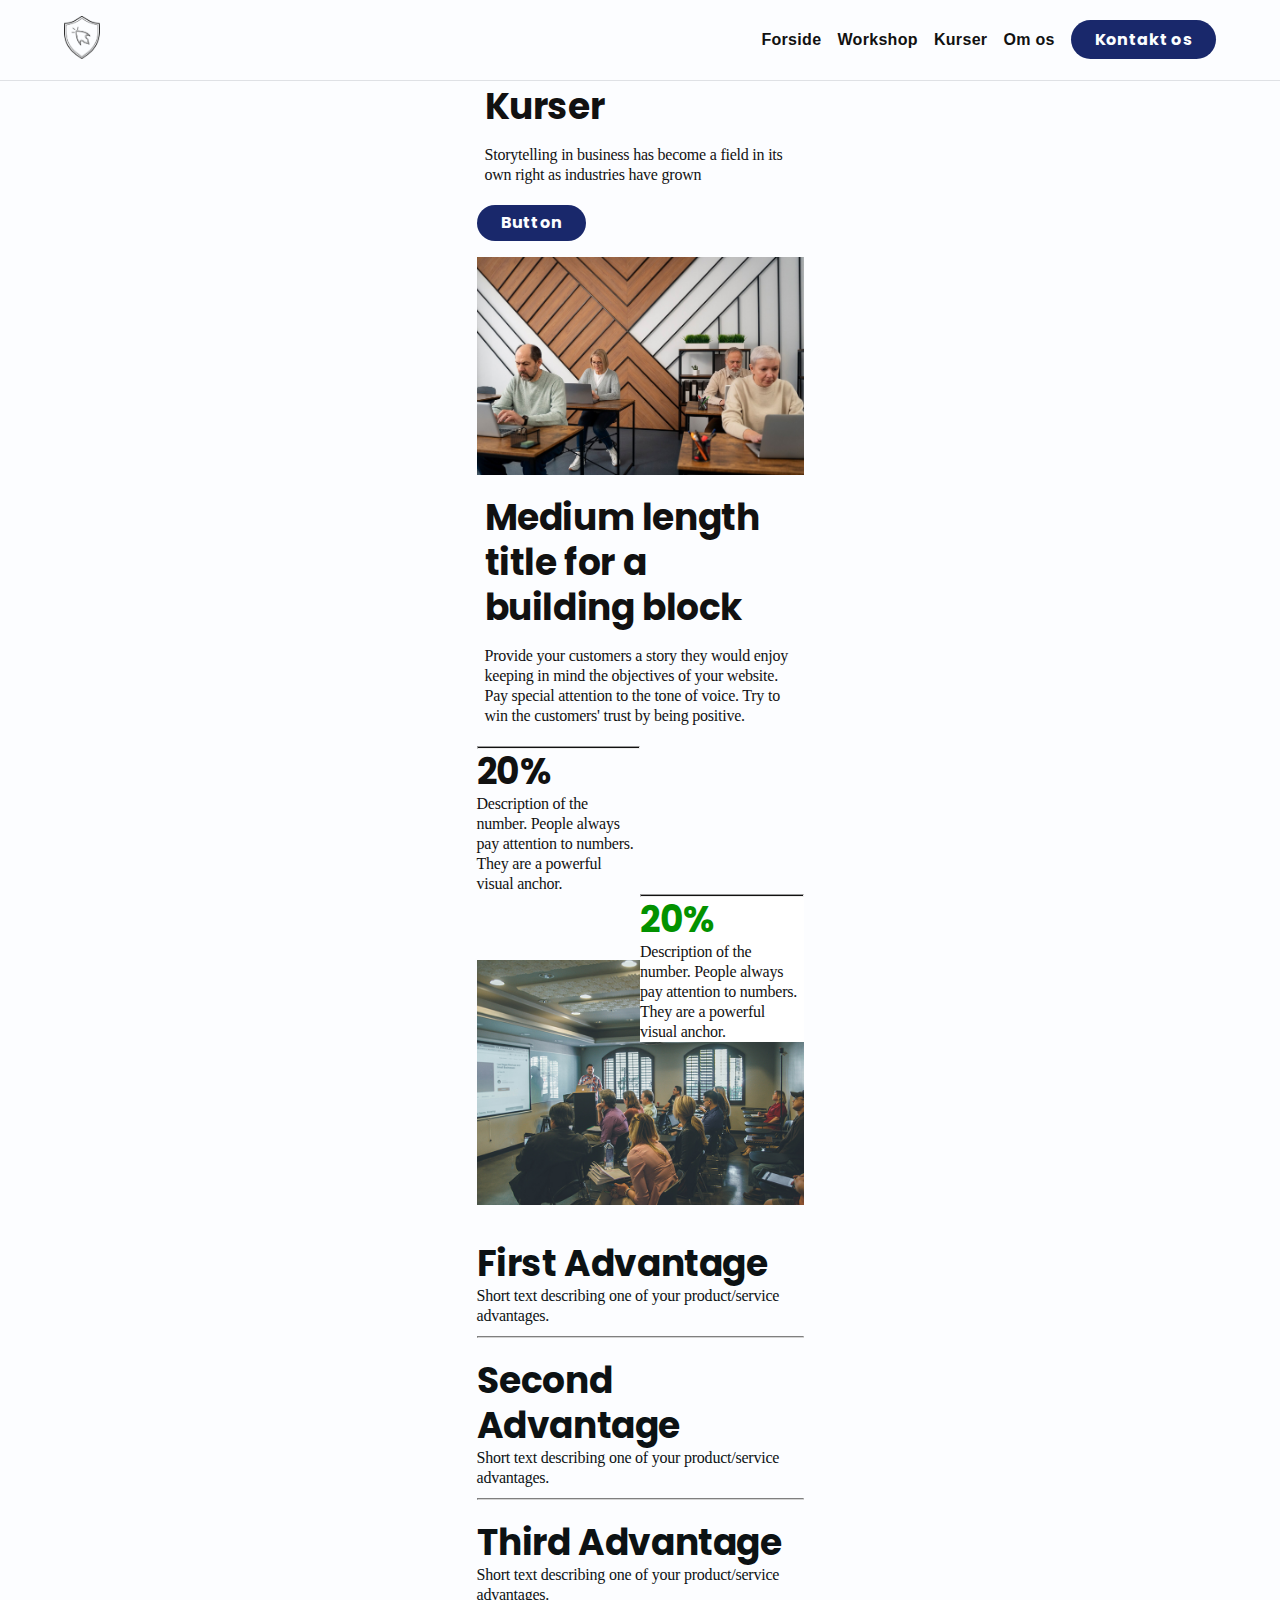
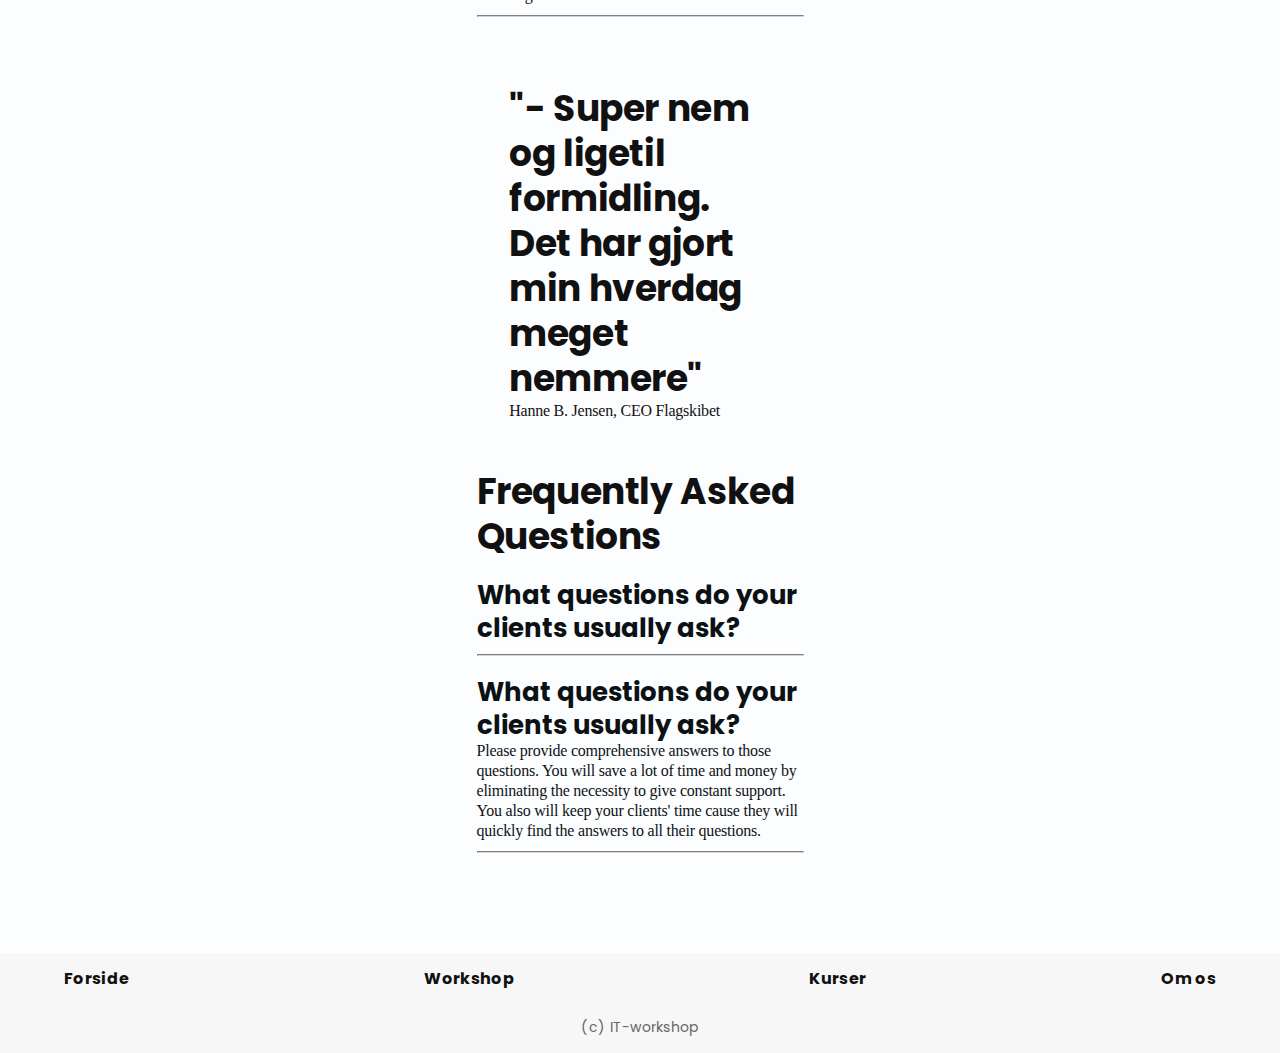
==== kurser.html @ 42b61c17 "Did some stuff" ====
<!DOCTYPE html>
<html lang="da">

<head>
    <meta charset="UTF-8" />
    <meta name="viewport" content="width=device-width, initial-scale=1.0" />
    <title>IT-Workshoppen | Kurser</title>
    <link rel="stylesheet" href="styles.css" />
</head>

<body>
    <!--header-->
    <header>
        <nav class="top-nav">
            <div class="container">
                <a href="index.html" class="logo"><img src="assets\pictures\logo.svg" alt="logo" /></a>
                <div class="desktop-nav">
                    <ul>
                        <li><a class="button-text" href="index.html">Forside</a></li>
                        <li><a class="button-text" href="workshop.html">Workshop</a></li>
                        <li><a class="button-text" href="kurser.html">Kurser</a></li>
                        <li><a class="button-text" href="om.html">Om os</a></li>
                        <li>
                            <a class="button-primary" href="kontakt.html">Kontakt os</a>
                        </li>
                    </ul>
                </div>
                <div class="mobile-nav">
                    <button class="button-secondary">Menu</button>
                </div>
            </div>
        </nav>
    </header>
    <!--main-->
    <main>
        <div class="article">
            <div class="article-text">
                <!--change text-->
                <h2>Kurser</h2>
                <p>
                    Storytelling in business has become a field in its own right as industries have grown
                </p>
                <!--change text-->
            </div>
            <div>
                <button class="button-primary">Button</button>
            </div>
            <div class="bgimg-container">
                <img src="assets/pictures/senior-people-school-during-class-with-laptop-computer_23-2150104929.jpg"
                    alt="" />
            </div>
            <div class="article-text">
                <!--change text-->
                <h2>Medium length title for a building block</h2>
                <p>
                    Provide your customers a story they would enjoy keeping in mind the objectives of your website. Pay
                    special
                    attention to the tone of voice. Try to win the customers' trust by being positive.
                </p>
                <!--change text-->
            </div>

            <div style="display: grid; grid-template-columns: auto auto">
                <div>
                    <hr class="line-hr">
                    <!--change text-->
                    <h2>20%</h2>
                    <p>
                        Description of the number. People always pay attention to numbers. They are a powerful visual
                        anchor.
                    </p>
                    <!--change text-->
                </div>

                <div class="grid-box">
                    <hr class="line-hr">
                    <!--change text-->
                    <h2 style="color: #039200; background-color: white;">20%</h2>
                    <p style="background-color: white;">
                        Description of the number. People always pay attention to numbers. They are a powerful visual
                        anchor.
                    </p>
                    <!--change text-->
                </div>
            </div>
            <div class="bgimg-container">
                <img style="position: relative; margin-top: -30%; z-index:-1;"
                    src="assets/pictures/methods-e-learning.jpeg" alt="" />
            </div>

            <div class="cta-container">
                <a class="cta-container" href="">
                    <span class="span-cta">
                        <h2>First Advantage</h2>
                        <p>Short text describing one of your product/service advantages.</p>
                        <hr style="margin-top: 10px; color: lightgrey;">
                    </span>
                </a>
                <a class="cta-container" href="">
                    <span class="span-cta">
                        <h2>Second Advantage</h2>
                        <p>Short text describing one of your product/service advantages.</p>
                        <hr style="margin-top: 10px; color: lightgrey;">
                    </span>
                </a>
                <a class="cta-container" href="">
                    <span class="span-cta">
                        <h2>Third Advantage</h2>
                        <p>Short text describing one of your product/service advantages.</p>
                        <hr style="margin-top: 10px; color: lightgrey;">
                    </span>
                </a>
            </div>

            <div class="quote">
                <h2>"- Super nem og ligetil formidling. Det har gjort min hverdag meget nemmere"</h2>
                <p>Hanne B. Jensen, CEO Flagskibet</p>
            </div>

            <div class="FAQ">
                <h2>Frequently Asked Questions</h2>
                <a class="cta-container" href="">
                    <span class="span-cta">
                        <h5>What questions do your clients usually ask?</h5>
                        <hr style="margin-top: 10px; color: lightgrey;">
                    </span>
                </a>
                <a class="cta-container" href="">
                    <span class="span-cta">
                        <h5>What questions do your clients usually ask?</h5>
                        <p>Please provide comprehensive answers to those questions. You will save a lot of time and
                            money by
                            eliminating the necessity to give constant support. You also will keep your clients' time
                            cause they will
                            quickly find the answers to all their questions.</p>
                        <hr style="margin-top: 10px; color: lightgrey;">
                    </span>
                </a>
            </div>
    </main>
    <!--footer-->
    <footer>
        <div class="footer-container">
            <div class="line-nav">
                <ul>
                    <li><a class="button-text" href="index.html">Forside</a></li>
                    <li><a class="button-text" href="workshop.html">Workshop</a></li>
                    <li><a class="button-text" href="kurser.html">Kurser</a></li>
                    <li><a class="button-text" href="om.html">Om os</a></li>
                </ul>
            </div>
            <!-- line? -->
            <div class="subinfo-text">(c) IT-workshop</div>
        </div>
    </footer>
    <script src="scripts.js"></script>
</body>

</html>
---- styles.css ----
@import url('https://fonts.googleapis.com/css2?family=Poppins:ital,wght@0,400;0,700;1,300;1,400;1,700&display=swap');

@font-face {
  font-family: 'Bespoke Slab', serif;
  src: url('assets\fonts\BespokeSlab-Variable.ttf') format('truetype');
}

@font-face {
  font-family: 'Bespoke Slab Italic', serif;
  src: url('assets\fonts\BespokeSlab-VariableItalic.ttf') format('truetype');
}


/* Reset default styles */
* {
  margin: 0;
  padding: 0;
  box-sizing: border-box;
  transition: ease-out all .2s;
}

/* The * selector targets every single element on the page. This is a universal selector in CSS.

The margin: 0; rule sets the margin of all elements to 0. The margin is the space around an element, outside of any defined borders. By setting this to 0, we ensure that there are no default margins applied by the browser, which can vary between different browsers.

The padding: 0; rule sets the padding of all elements to 0. The padding is the space between the content of the element and its border. By setting this to 0, we ensure that there are no default paddings applied by the browser, which can also vary between different browsers.

The box-sizing: border-box; rule changes how the width and height of elements are calculated. By default, the width and height only include the content of the element, and any border or padding is added on top of that. This can make it difficult to size elements precisely, especially if they have variable content, padding, or borders. By setting box-sizing: border-box;, the width and height will include the content, padding, and border. This makes it much easier to predict the actual rendered size of an element.
and lastly the transition: ease-out all .2s; rule sets the transition of all elements to ease-out all .2s. The transition property is used to animate changes in CSS properties. The ease-out value tells the browser to start the transition quickly, and then slow down towards the end. The all value tells the browser to transition all properties that are changed. */

button {
  padding: 0;
  background: none;
  border: none;
  line-height: inherit;
  cursor: pointer;
}


/* Global styles */
body {
  font-family: serif;
  line-height: 125%;
  color: var(--black);
  background-color: var(--white);
}

p {
  font: 300 1rem/1.25 'Bespoke Slab', serif;
  letter-spacing: -0.014rem;
}

h1,
h2,
h3,
h4,
h5,
h6 {
  font-family: 'Poppins', sans-serif;
  font-weight: 700;
  margin: 0;
}

h1 {
  font-size: 2.627rem;
  line-height: 125%;
  letter-spacing: -0.04em;
}

h2 {
  font-size: 2.25rem;
  line-height: 125%;
  letter-spacing: -0.02475rem;
}

h3 {
  font-size: 2rem;
  line-height: 125%;
  letter-spacing: -0.02em;
}

h4 {
  font-size: 1.872rem;
  line-height: 125%;
}

h5 {
  font-size: 1.625rem;
  line-height: 125%;
}

h6 {
  font-size: 1.4370rem;
  line-height: 125%;
}

.button-text {
  font-size: 1rem, sans-serif;
  line-height: 125%;
  font-weight: bold;
  letter-spacing: 0.02em;
}

.subinfo-text {
  font-family: 'Poppins', sans-serif;
  font-size: 0.875rem;
  line-height: 125%;
  font-weight: 400;
  letter-spacing: 0.02em;
  color: var(--dark-gray);
}

/* DS color swatches */
/* Primary colors */
:root {
  --primary: #19286B;
  --secondary: #47DEFF;
  --success: #28a745;
  --danger: #DE1035;
  --warning: #ffc107;
  --info: #17a2b8;
  --dark-gray: #666;
  --black: #111111;
  --light-gray: #F7F7F7;
  --white: #FCFDFF;
  --background-color: #EBECF2;
  --stroke-gray: #DFE1E5;
}

/* Background colors */
.bg-primary {
  background-color: var(--primary);
  color: #fff;
}

.bg-secondary {
  background-color: var(--secondary);
  color: #fff;
}

.bg-success {
  background-color: var(--success);
  color: #fff;
}

.bg-danger {
  background-color: var(--danger);
  color: #fff;
}

.bg-warning {
  background-color: var(--warning);
  color: #fff;
}

.bg-info {
  background-color: var(--info);
  color: #fff;
}

.bg-light {
  background-color: var(--light);
  color: #333;
}

.bg-dark {
  background-color: var(--dark);
  color: #fff;
}

/* Text colors */
.text-primary {
  color: var(--primary);
}

.text-secondary {
  color: var(--secondary);
}

.text-success {
  color: var(--success);
}

.text-danger {
  color: var(--danger);
}

.text-warning {
  color: var(--warning);
}

.text-info {
  color: var(--info);
}

.text-light {
  color: var(--light);
}

.text-dark {
  color: var(--dark);
}


header {
  width: 100%;
  position: fixed;
  z-index: 100;
}

.top-nav {
  font-family: sans-serif;
  background-color: var(--white);
  border-bottom: 1px solid var(--stroke-gray);
  display: flex;
  padding: 16px 24px;
  justify-content: center;
  align-items: center;
  align-content: center;
}

.top-nav .container {
  /* centered container for the main content that doesn't expand past 1416px  */
  width: 100%;
  max-width: 1416px;
  display: inherit;
  justify-content: space-between;
  align-items: inherit;
  align-items: inherit;
}

.top-nav ul {
  /* unordered horizontal list in the top-nav*/
  display: flex;
  list-style: none;
  padding: 0;
  gap: 1rem;
}

li a {
  /* The CSS code you've selected is targeting anchor (<a>) tags that are inside list item (<li>) elements, which are in turn inside an element with the class .top-nav.
The text-decoration: none; rule is used to remove the underline that is typically displayed for anchor tags. 
The color: inherit; rule is used to make the text color of the anchor tags the same as their parent element. The inherit value tells the browser to look up the CSS hierarchy to find the parent element's color and apply it to the current element.  */
  text-decoration: none;
  color: inherit;
}

.mobile-nav {
  /* mobile nav container that is not shown initially and shown in the media-query*/
  display: none;
}

/* buttons */

.button-primary {
  /* button for the primary page action */
  background-color: var(--primary);
  color: var(--white) !important;
  border-radius: 2rem;
  padding: 0.5rem 1.5rem;
  font-family: 'Poppins', sans-serif;
  font-size: 1rem;
  line-height: 125%;
  font-weight: bold;
  letter-spacing: 0.02em;
  cursor: pointer;
}

.button-secondary {
  /* button for the secondary page action */
  color: var(--primary);
  background-color: var(--white);
  border: 1px solid var(--primary);
  border-radius: 2rem;
  padding: 0.5rem 1.5rem;
  font-family: 'Poppins', sans-serif;
  font-size: 1rem;
  line-height: 125%;
  font-weight: bold;
  letter-spacing: 0.02em;
  cursor: pointer;
}

/* the main content */

main {
  width: 100%;
  padding: 5rem 0rem;
  display: inline-flex;
  flex-direction: column;
  justify-content: center;
  align-items: center;
  gap: 6rem;
}


/* This is where some spaghetti stuff is */

.container {
  /* centered container for the main content that doesn't expand past 1416px  */
  display: flex;
  width: 100%;
  max-width: 1416px;
  gap: 6rem;
}

main .container {
  /* centered container for the main content that doesn't expand past 1416px  */
  flex-direction: column;
  max-width: 1544px;
}

/* Hero section */

.hero {
  /* hero section  */
  max-height: 70vh;
  display: flex;
  min-width: 327px;
  width: 100%;
  max-width: 1416px;
  flex-direction: column;
  justify-content: center;
  align-items: flex-start;
  position: relative;
}

.hero .bgimg-container {
  /* position background image container inside hero section */
  padding-left: 10%;
}

.hero .article {
  padding: 0%;
  position: absolute;
  bottom: 10%;
}

/* reviews */

.reviews {
  /* reviews section */
  display: flex;
  padding: 1rem 0rem;
  justify-content: center;
  width: 100%;
  background-color: var(--background-color);
}

.carousel-container {
  /* container for the carousel */
  display: flex;
  flex-direction: column;
  width: 100%;
  max-width: 1416px;
  align-items: flex-start;
  gap: 1rem;
}

.carousel-container>* {
  /* container for the carousel children elements carousel-item*/
  padding-left: 1.5rem;
}

.carousel {
  width: 100%;
  display: flex;
  gap: 1rem;
  /* overflow: visible; */
  overflow-x: scroll;
}

.carousel-item {
  flex: 0 0 auto;
  max-width: 275px;
  min-width: 275px;
  padding: 1rem 1.5rem;
  border: 1px solid var(--stroke-gray);
  border-radius: 2px;
  background-color: var(--white);
}

.review {
  /* review container */
  height: 100%;
  display: flex;
  flex-direction: column;
  gap: 0.5rem;
  align-items: flex-end;
  justify-content: space-around;
}

/* scrollbar hide */

/* Hide the scrollbar */
::-webkit-scrollbar {
  width: 0.5em;
}

/* Track */
::-webkit-scrollbar-track {
  background: transparent;
}

/* Handle */
::-webkit-scrollbar-thumb {
  background: transparent;
}

/* Handle on hover */
::-webkit-scrollbar-thumb:hover {
  background: transparent;
}

.bgimg-container {
  width: 100%;
  height: 100%;
  display: flex;
  justify-content: center;
  align-items: center;
  /* overflow: hidden; */
}

.bgimg-container img {
  width: 100%;
  height: 100%;
}

.article {
  /* article container */
  max-width: 327px;
  display: flex;
  flex-direction: column;
  align-items: flex-start;
  gap: 1rem;
  z-index: 1;
  /* align-self: stretch; */
}

.article-text {
  /* article text container inside the article element */
  display: flex;
  padding: 0.25rem 0.5rem;
  flex-direction: column;
  gap: 1rem;
  align-self: start;
  background-color: var(--white);
}

.nameless {
  min-width: 327px;
  display: flex;
  flex-direction: column;
}

.article-container {
  /* article container */
  display: flex;
  gap: 1rem;
  align-self: stretch;
}

/* custom layouts for sections */

#Feedback .article-container {
  padding-left: 10%;
  justify-content: flex-end;
}

#Direkte .article-container {
  padding: 0% 10%;
  justify-content: center;
}

.sell .bgimg-container,
#Direkte .bgimg-container {
  margin-bottom: max(-5%, -12%);
}

.sell .article h2 {
  color: var(--primary);
}

#Feedback .bgimg-container {
  margin-bottom: max(-15%, -230px);
}

#Skræddersyet .bgimg-container {
  margin-bottom: max(-5%, -100px);
}

#Skræddersyet img {
  /* height: 40vh; */
  padding-left: 15%;
}

/* footer */

footer {
  width: 100%;
  background-color: var(--light-gray);
  display: flex;
  padding: 1rem 0rem;
  justify-content: center;
  align-items: center;
}

.footer-container {
  /* centered container for the main content that doesn't expand past 1416px  */
  width: 100%;
  max-width: 1416px;
  display: inherit;
  flex-direction: column;
  justify-content: space-between;
  align-items: inherit;
  gap: 1.875rem;
}

.footer-container>* {
  padding: 0rem 4rem;
  width: 100%;
  display: flex;
  justify-content: space-around;
}


/* Styles for the footer unordered list. */
footer ul {
  font-family: 'Poppins', sans-serif;
  width: 100%;
  /* unordered horizontal list */
  display: flex;
  list-style: none;
  padding: 0;
  justify-content: space-between;
}



/*  media queries for different screen sizes */
@media screen and (max-width: 425px) {

  * {
    font-size: 14px;
    /* downsizing the font so it's not too big on smaller screens */
  }

  .hero .article {
    bottom: -32%;
    /* moving the article up so it's not too far down on smaller screens */
  }

  .sell .article {
    margin: 0rem 10%;
  }

  .hero,
  .sell,
  #Skræddersyet {
    margin-bottom: 2rem;
  }

  .desktop-nav {
    display: none;
    /* hiding the desktop nav */
  }

  .mobile-nav {
    display: block;
    /* showing the mobile nav instead */
  }
}


@media screen and (min-width: 425px) and (max-width: 768px) {

  .hero .article {
    /*position article container inside hero section */
    max-width: 327px;
    padding: 0%;
    position: absolute;
    bottom: -10%;
  }

  .sell .article {
    margin: 0rem 10%;
  }

  .desktop-nav {
    display: none;
    /* hiding the desktop nav */
  }

  .mobile-nav {
    display: block;
    /* showing the mobile nav instead */
  }

}

@media screen and (min-width: 768px) {
  .top-nav {
    padding: 1rem 4rem;
  }

  .hero {
    overflow: hidden;
    max-width: 1416px;
  }

  main .container {
    padding: 0rem 4rem;
  }

  .desktop-nav {
    display: block;
    /* showing the desktop nav */
  }

  .mobile-nav {
    display: none;
    /* hiding the mobile nav */
  }

  .sell#Kurser {
    align-items: flex-end;
    max-width: 70vw;
  }


  .sell#Workshop {
    flex-direction: row-reverse;
    align-items: flex-end;
    overflow: hidden;
  }

  .nameless .bgimg-container {
    overflow: hidden;
    max-height: 475px;
  }

  .sell#Workshop .bgimg-container {
    margin-left: -10%;
  }
}

/*workshop*/

.line-hr {
  height: 3px;
  background-color: #111111;
}

.grid-box {
  grid-column-start: 2;
  grid-row-start: 2;
}

.cta-container {
  color: #0c1214;
  text-decoration: none;
}

.span-cta {
  width: 100%;
  height: 80px;
  flex-direction: row;
  padding: 0 16px 0 16px;
}

.quote {
  margin: 10%;
}

/*om*/

/* Three image containers (use 25% for four, and 50% for two, etc) */
.om-column {
  float: left;
  width: 50%;
  padding: 5px;
}

/* Clear floats after image containers */
.om-row::after {
  content: "";
  clear: both;
  display: table;
}

/*contact*/

/* Style inputs with type="text", select elements and textareas */
input[type=text],
select,
textarea {
  width: 100%;
  /* Full width */
  padding: 12px;
  /* Some padding */
  border: 1px solid #ccc;
  /* Gray border */
  border-radius: 4px;
  /* Rounded borders */
  box-sizing: border-box;
  /* Make sure that padding and width stays in place */
  margin-top: 6px;
  /* Add a top margin */
  margin-bottom: 16px;
  /* Bottom margin */
  resize: vertical
    /* Allow the user to vertically resize the textarea (not horizontally) */
}

.call-box {
  background-color: #efeee8;
  width: 100%;
  padding: 6%;
  border-radius: 8px;

}
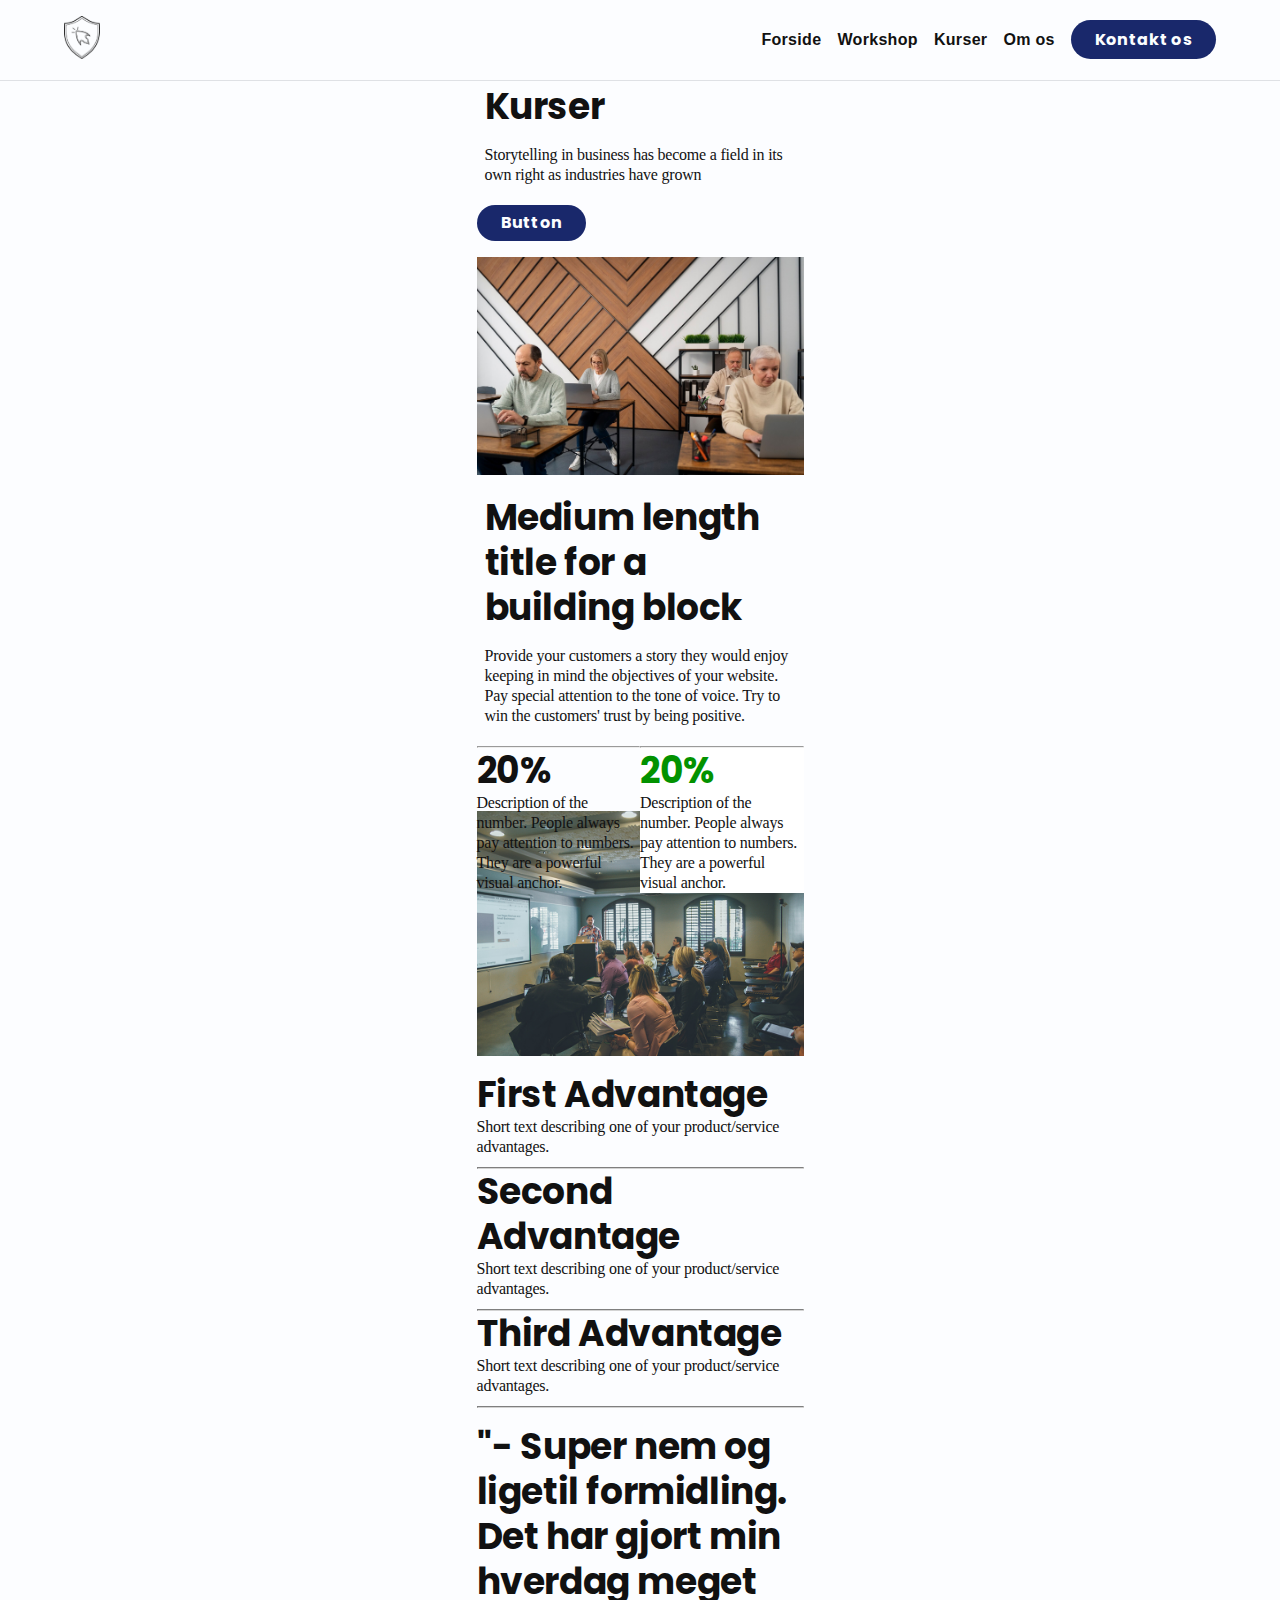
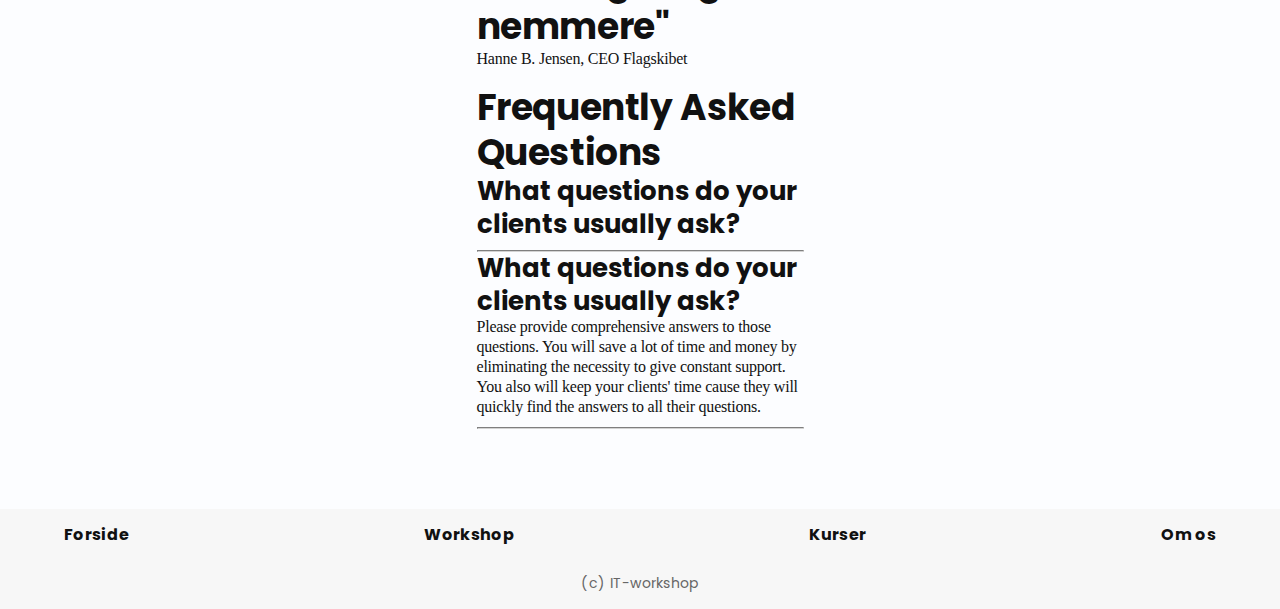
==== commit a1bbc64b: "fixed grids and padding on workshop" ====
--- a/kurser.html
+++ b/kurser.html
@@ -1,159 +1,176 @@
 <!DOCTYPE html>
 <html lang="da">
-
-<head>
+  <head>
     <meta charset="UTF-8" />
     <meta name="viewport" content="width=device-width, initial-scale=1.0" />
     <title>IT-Workshoppen | Kurser</title>
     <link rel="stylesheet" href="styles.css" />
-</head>
+  </head>
 
-<body>
+  <body>
     <!--header-->
     <header>
-        <nav class="top-nav">
-            <div class="container">
-                <a href="index.html" class="logo"><img src="assets\pictures\logo.svg" alt="logo" /></a>
-                <div class="desktop-nav">
-                    <ul>
-                        <li><a class="button-text" href="index.html">Forside</a></li>
-                        <li><a class="button-text" href="workshop.html">Workshop</a></li>
-                        <li><a class="button-text" href="kurser.html">Kurser</a></li>
-                        <li><a class="button-text" href="om.html">Om os</a></li>
-                        <li>
-                            <a class="button-primary" href="kontakt.html">Kontakt os</a>
-                        </li>
-                    </ul>
-                </div>
-                <div class="mobile-nav">
-                    <button class="button-secondary">Menu</button>
-                </div>
-            </div>
-        </nav>
+      <nav class="top-nav">
+        <div class="container">
+          <a href="index.html" class="logo"
+            ><img src="assets\pictures\logo.svg" alt="logo"
+          /></a>
+          <div class="desktop-nav">
+            <ul>
+              <li><a class="button-text" href="index.html">Forside</a></li>
+              <li><a class="button-text" href="workshop.html">Workshop</a></li>
+              <li><a class="button-text" href="kurser.html">Kurser</a></li>
+              <li><a class="button-text" href="om.html">Om os</a></li>
+              <li>
+                <a class="button-primary" href="kontakt.html">Kontakt os</a>
+              </li>
+            </ul>
+          </div>
+          <div class="mobile-nav">
+            <button class="button-secondary">Menu</button>
+          </div>
+        </div>
+      </nav>
     </header>
     <!--main-->
     <main>
-        <div class="article">
-            <div class="article-text">
-                <!--change text-->
-                <h2>Kurser</h2>
-                <p>
-                    Storytelling in business has become a field in its own right as industries have grown
-                </p>
-                <!--change text-->
-            </div>
-            <div>
-                <button class="button-primary">Button</button>
-            </div>
-            <div class="bgimg-container">
-                <img src="assets/pictures/senior-people-school-during-class-with-laptop-computer_23-2150104929.jpg"
-                    alt="" />
-            </div>
-            <div class="article-text">
-                <!--change text-->
-                <h2>Medium length title for a building block</h2>
-                <p>
-                    Provide your customers a story they would enjoy keeping in mind the objectives of your website. Pay
-                    special
-                    attention to the tone of voice. Try to win the customers' trust by being positive.
-                </p>
-                <!--change text-->
-            </div>
+      <div class="article">
+        <div class="article-text">
+          <!--change text-->
+          <h2>Kurser</h2>
+          <p>
+            Storytelling in business has become a field in its own right as
+            industries have grown
+          </p>
+          <!--change text-->
+        </div>
+        <div>
+          <button class="button-primary">Button</button>
+        </div>
+        <div class="bgimg-container">
+          <img
+            src="assets/pictures/senior-people-school-during-class-with-laptop-computer_23-2150104929.jpg"
+            alt=""
+          />
+        </div>
+        <div class="article-text">
+          <!--change text-->
+          <h2>Medium length title for a building block</h2>
+          <p>
+            Provide your customers a story they would enjoy keeping in mind the
+            objectives of your website. Pay special attention to the tone of
+            voice. Try to win the customers' trust by being positive.
+          </p>
+          <!--change text-->
+        </div>
 
-            <div style="display: grid; grid-template-columns: auto auto">
-                <div>
-                    <hr class="line-hr">
-                    <!--change text-->
-                    <h2>20%</h2>
-                    <p>
-                        Description of the number. People always pay attention to numbers. They are a powerful visual
-                        anchor.
-                    </p>
-                    <!--change text-->
-                </div>
+        <div style="display: grid; grid-template-columns: auto auto">
+          <div>
+            <hr class="line-hr" />
+            <!--change text-->
+            <h2>20%</h2>
+            <p>
+              Description of the number. People always pay attention to numbers.
+              They are a powerful visual anchor.
+            </p>
+            <!--change text-->
+          </div>
 
-                <div class="grid-box">
-                    <hr class="line-hr">
-                    <!--change text-->
-                    <h2 style="color: #039200; background-color: white;">20%</h2>
-                    <p style="background-color: white;">
-                        Description of the number. People always pay attention to numbers. They are a powerful visual
-                        anchor.
-                    </p>
-                    <!--change text-->
-                </div>
-            </div>
-            <div class="bgimg-container">
-                <img style="position: relative; margin-top: -30%; z-index:-1;"
-                    src="assets/pictures/methods-e-learning.jpeg" alt="" />
-            </div>
+          <div class="grid-box">
+            <hr class="line-hr" />
+            <!--change text-->
+            <h2 style="color: #039200; background-color: white">20%</h2>
+            <p style="background-color: white">
+              Description of the number. People always pay attention to numbers.
+              They are a powerful visual anchor.
+            </p>
+            <!--change text-->
+          </div>
+        </div>
+        <div class="bgimg-container">
+          <img
+            style="position: relative; margin-top: -30%; z-index: -1"
+            src="assets/pictures/methods-e-learning.jpeg"
+            alt=""
+          />
+        </div>
 
-            <div class="cta-container">
-                <a class="cta-container" href="">
-                    <span class="span-cta">
-                        <h2>First Advantage</h2>
-                        <p>Short text describing one of your product/service advantages.</p>
-                        <hr style="margin-top: 10px; color: lightgrey;">
-                    </span>
-                </a>
-                <a class="cta-container" href="">
-                    <span class="span-cta">
-                        <h2>Second Advantage</h2>
-                        <p>Short text describing one of your product/service advantages.</p>
-                        <hr style="margin-top: 10px; color: lightgrey;">
-                    </span>
-                </a>
-                <a class="cta-container" href="">
-                    <span class="span-cta">
-                        <h2>Third Advantage</h2>
-                        <p>Short text describing one of your product/service advantages.</p>
-                        <hr style="margin-top: 10px; color: lightgrey;">
-                    </span>
-                </a>
-            </div>
+        <div class="cta-container">
+          <a class="cta-container" href="">
+            <span class="span-cta">
+              <h2>First Advantage</h2>
+              <p>
+                Short text describing one of your product/service advantages.
+              </p>
+              <hr style="margin-top: 10px; color: lightgrey" />
+            </span>
+          </a>
+          <a class="cta-container" href="">
+            <span class="span-cta">
+              <h2>Second Advantage</h2>
+              <p>
+                Short text describing one of your product/service advantages.
+              </p>
+              <hr style="margin-top: 10px; color: lightgrey" />
+            </span>
+          </a>
+          <a class="cta-container" href="">
+            <span class="span-cta">
+              <h2>Third Advantage</h2>
+              <p>
+                Short text describing one of your product/service advantages.
+              </p>
+              <hr style="margin-top: 10px; color: lightgrey" />
+            </span>
+          </a>
+        </div>
 
-            <div class="quote">
-                <h2>"- Super nem og ligetil formidling. Det har gjort min hverdag meget nemmere"</h2>
-                <p>Hanne B. Jensen, CEO Flagskibet</p>
-            </div>
+        <div class="quote">
+          <h2>
+            "- Super nem og ligetil formidling. Det har gjort min hverdag meget
+            nemmere"
+          </h2>
+          <p>Hanne B. Jensen, CEO Flagskibet</p>
+        </div>
 
-            <div class="FAQ">
-                <h2>Frequently Asked Questions</h2>
-                <a class="cta-container" href="">
-                    <span class="span-cta">
-                        <h5>What questions do your clients usually ask?</h5>
-                        <hr style="margin-top: 10px; color: lightgrey;">
-                    </span>
-                </a>
-                <a class="cta-container" href="">
-                    <span class="span-cta">
-                        <h5>What questions do your clients usually ask?</h5>
-                        <p>Please provide comprehensive answers to those questions. You will save a lot of time and
-                            money by
-                            eliminating the necessity to give constant support. You also will keep your clients' time
-                            cause they will
-                            quickly find the answers to all their questions.</p>
-                        <hr style="margin-top: 10px; color: lightgrey;">
-                    </span>
-                </a>
-            </div>
+        <div class="FAQ">
+          <h2>Frequently Asked Questions</h2>
+          <a class="cta-container" href="">
+            <span class="span-cta">
+              <h5>What questions do your clients usually ask?</h5>
+              <hr style="margin-top: 10px; color: lightgrey" />
+            </span>
+          </a>
+          <a class="cta-container" href="">
+            <span class="span-cta">
+              <h5>What questions do your clients usually ask?</h5>
+              <p>
+                Please provide comprehensive answers to those questions. You
+                will save a lot of time and money by eliminating the necessity
+                to give constant support. You also will keep your clients' time
+                cause they will quickly find the answers to all their questions.
+              </p>
+              <hr style="margin-top: 10px; color: lightgrey" />
+            </span>
+          </a>
+        </div>
+      </div>
     </main>
     <!--footer-->
     <footer>
-        <div class="footer-container">
-            <div class="line-nav">
-                <ul>
-                    <li><a class="button-text" href="index.html">Forside</a></li>
-                    <li><a class="button-text" href="workshop.html">Workshop</a></li>
-                    <li><a class="button-text" href="kurser.html">Kurser</a></li>
-                    <li><a class="button-text" href="om.html">Om os</a></li>
-                </ul>
-            </div>
-            <!-- line? -->
-            <div class="subinfo-text">(c) IT-workshop</div>
+      <div class="footer-container">
+        <div class="line-nav">
+          <ul>
+            <li><a class="button-text" href="index.html">Forside</a></li>
+            <li><a class="button-text" href="workshop.html">Workshop</a></li>
+            <li><a class="button-text" href="kurser.html">Kurser</a></li>
+            <li><a class="button-text" href="om.html">Om os</a></li>
+          </ul>
         </div>
+        <!-- line? -->
+        <div class="subinfo-text">(c) IT-workshop</div>
+      </div>
     </footer>
     <script src="scripts.js"></script>
-</body>
-
-</html>+  </body>
+</html>
--- a/styles.css
+++ b/styles.css
@@ -325,6 +325,11 @@
   position: relative;
 }
 
+.hero-wrapper {
+  width: 100%;
+  padding: 4rem 6rem 0rem 6rem;
+}
+
 .hero .bgimg-container {
   /* position background image container inside hero section */
   padding-left: 10%;
@@ -644,20 +649,44 @@
   }
 }
 
+/*Under this comment, Karina's Spaghetti happens*/
 /*workshop*/
 
+.parent {
+  display: grid;
+  grid-template-columns: repeat(4, 1fr);
+  grid-template-rows: repeat(4, 1fr);
+  grid-column-gap: 32px;
+  grid-row-gap: 16px;
+}
+
+.div1 {
+  grid-area: 1 / 1 / 5 / 3;
+}
+
+.four-blockgrid {
+  grid-area: 1 / 3 / 5 / 5;
+  display: grid;
+  grid-template-columns: repeat(2, 1fr);
+  grid-template-rows: repeat(2, 1fr);
+  grid-column-gap: 1rem;
+  grid-row-gap: 2rem;
+}
+
 .line-hr {
-  height: 3px;
-  background-color: #111111;
-}
-
-.grid-box {
+  height: 2px;
+  background-color: var(--dark-gray);
+}
+
+/* .grid-box {
   grid-column-start: 2;
   grid-row-start: 2;
-}
+} */
 
 .cta-container {
-  color: #0c1214;
+  width: 100%;
+  /* padding: 0 10% 10% 10%; */
+  color: var(--black);
   text-decoration: none;
 }
 
@@ -665,11 +694,7 @@
   width: 100%;
   height: 80px;
   flex-direction: row;
-  padding: 0 16px 0 16px;
-}
-
-.quote {
-  margin: 10%;
+  /* padding: 0 16px 0 16px; */
 }
 
 /*om*/
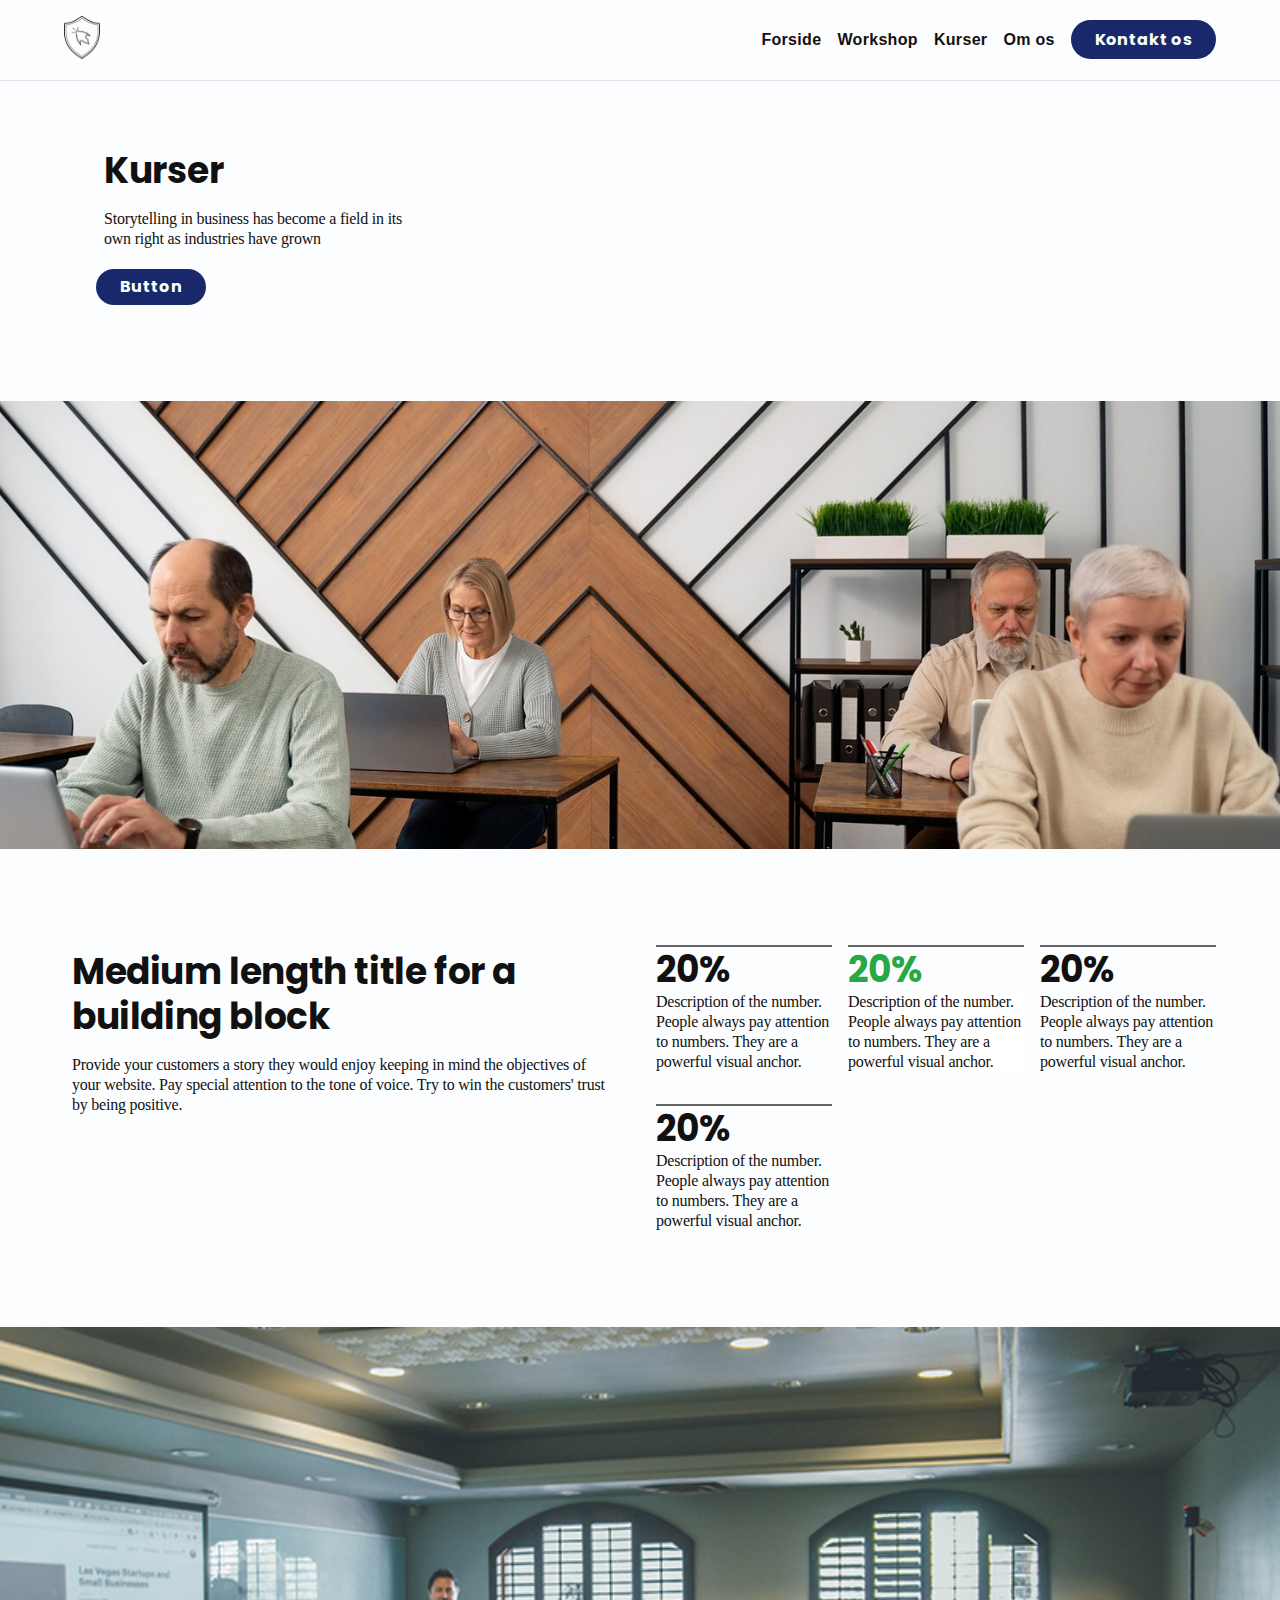
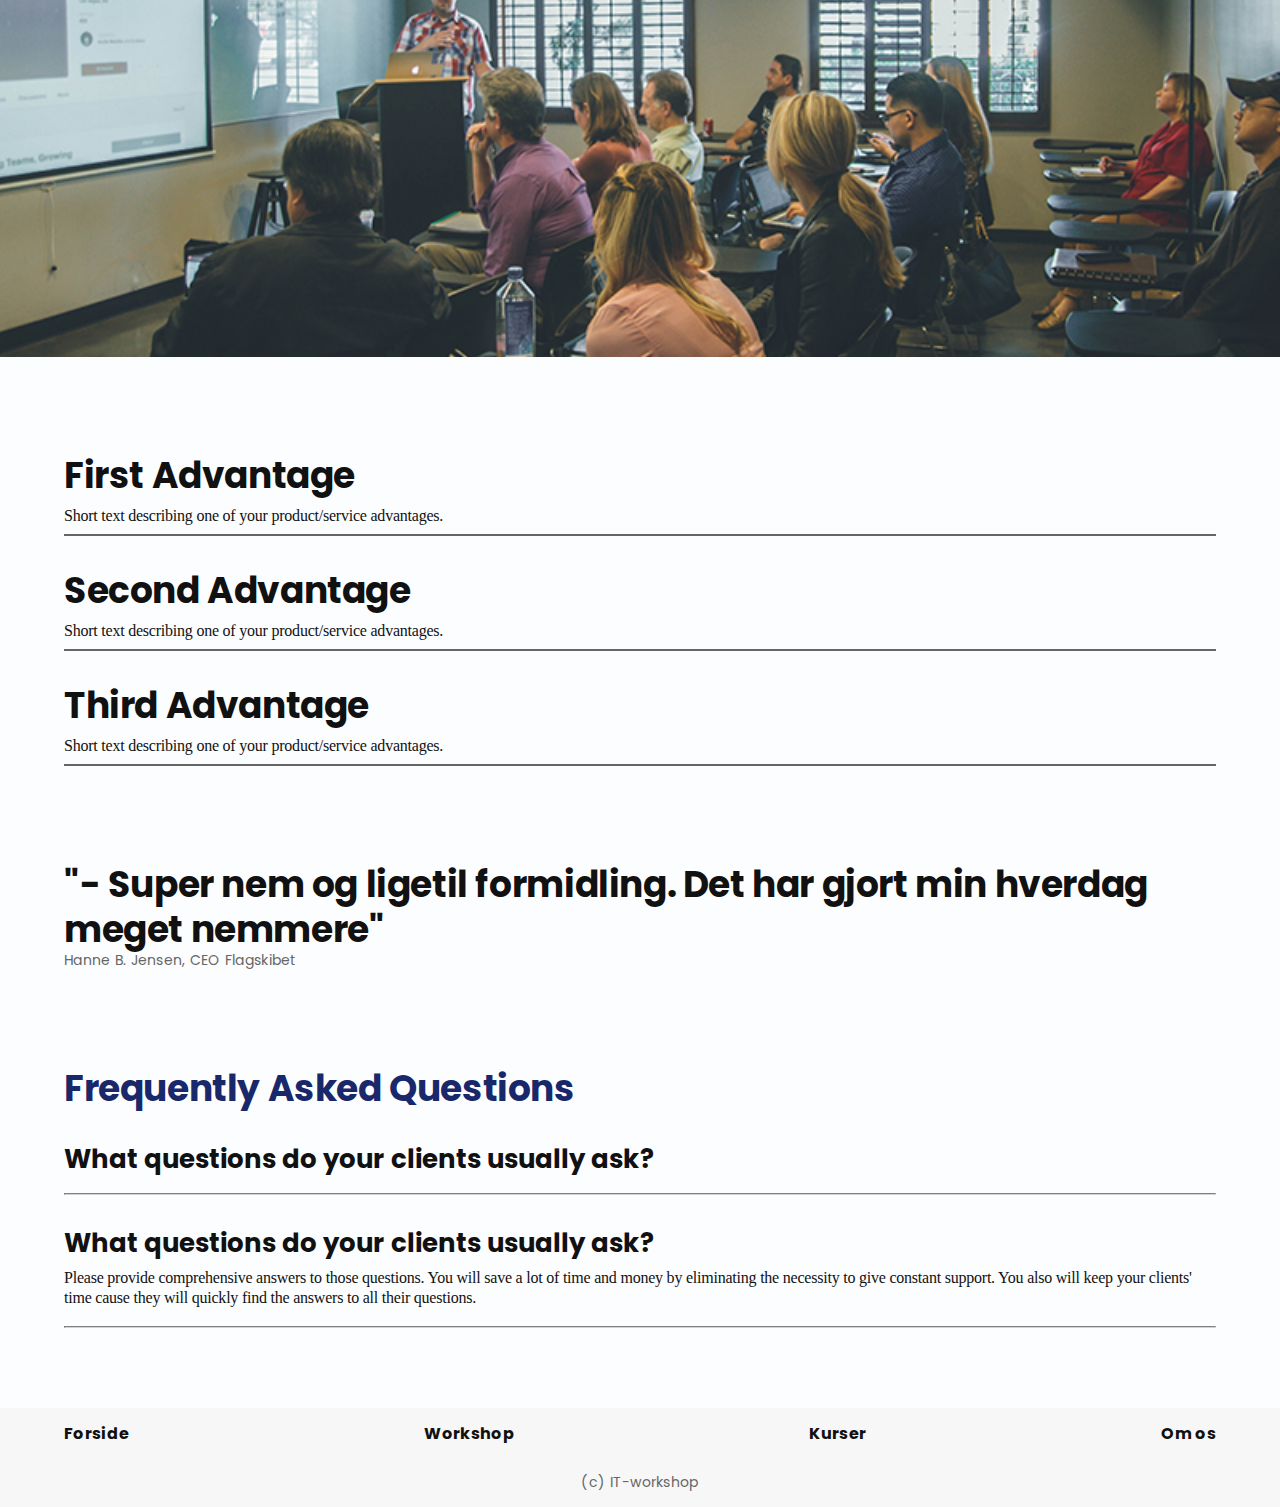
==== commit 3d814062: "Update page titles and text content" ====
--- a/kurser.html
+++ b/kurser.html
@@ -3,7 +3,7 @@
   <head>
     <meta charset="UTF-8" />
     <meta name="viewport" content="width=device-width, initial-scale=1.0" />
-    <title>IT-Workshoppen | Kurser</title>
+    <title>IT-Workshoppen | Workshop</title>
     <link rel="stylesheet" href="styles.css" />
   </head>
 
@@ -34,75 +34,112 @@
     </header>
     <!--main-->
     <main>
-      <div class="article">
-        <div class="article-text">
-          <!--change text-->
-          <h2>Kurser</h2>
-          <p>
-            Storytelling in business has become a field in its own right as
-            industries have grown
-          </p>
-          <!--change text-->
-        </div>
-        <div>
-          <button class="button-primary">Button</button>
-        </div>
-        <div class="bgimg-container">
-          <img
-            src="assets/pictures/senior-people-school-during-class-with-laptop-computer_23-2150104929.jpg"
-            alt=""
-          />
-        </div>
-        <div class="article-text">
-          <!--change text-->
-          <h2>Medium length title for a building block</h2>
-          <p>
-            Provide your customers a story they would enjoy keeping in mind the
-            objectives of your website. Pay special attention to the tone of
-            voice. Try to win the customers' trust by being positive.
-          </p>
-          <!--change text-->
-        </div>
-
-        <div style="display: grid; grid-template-columns: auto auto">
-          <div>
-            <hr class="line-hr" />
+      <div class="hero-wrapper">
+        <div class="article">
+          <div class="article-text">
             <!--change text-->
-            <h2>20%</h2>
+            <h2>Kurser</h2>
             <p>
-              Description of the number. People always pay attention to numbers.
-              They are a powerful visual anchor.
+              Storytelling in business has become a field in its own right as
+              industries have grown
             </p>
             <!--change text-->
           </div>
-
-          <div class="grid-box">
-            <hr class="line-hr" />
-            <!--change text-->
-            <h2 style="color: #039200; background-color: white">20%</h2>
-            <p style="background-color: white">
-              Description of the number. People always pay attention to numbers.
-              They are a powerful visual anchor.
-            </p>
-            <!--change text-->
-          </div>
-        </div>
-        <div class="bgimg-container">
-          <img
-            style="position: relative; margin-top: -30%; z-index: -1"
-            src="assets/pictures/methods-e-learning.jpeg"
-            alt=""
-          />
-        </div>
-
-        <div class="cta-container">
+          <div>
+            <button class="button-primary">Button</button>
+          </div>
+        </div>
+      </div>
+      <div class="bgimg-container">
+        <img
+          style="height: 35vw; width: 100%; object-fit: cover"
+          src="assets/pictures/senior-people-school-during-class-with-laptop-computer_23-2150104929.jpg"
+          alt=""
+        />
+      </div>
+      <!-- need to fix the padding here -->
+      <div class="container">
+        <div class="parent">
+          <div class="div1">
+            <div class="article-text">
+              <!--change text-->
+              <h2>Medium length title for a building block</h2>
+              <p>
+                Provide your customers a story they would enjoy keeping in mind
+                the objectives of your website. Pay special attention to the
+                tone of voice. Try to win the customers' trust by being
+                positive.
+              </p>
+              <!--change text-->
+            </div>
+          </div>
+          <div class="four-blockgrid">
+            <div>
+              <hr class="line-hr" />
+              <!--change text-->
+              <h2>20%</h2>
+              <p>
+                Description of the number. People always pay attention to
+                numbers. They are a powerful visual anchor.
+              </p>
+              <!--change text-->
+            </div>
+
+            <div class="grid-box">
+              <hr class="line-hr" />
+              <!--change text-->
+              <h2 class="text-success">20%</h2>
+              <p style="background-color: white">
+                Description of the number. People always pay attention to
+                numbers. They are a powerful visual anchor.
+              </p>
+              <!--change text-->
+            </div>
+
+            <div>
+              <hr class="line-hr" />
+              <!--change text-->
+              <h2>20%</h2>
+              <p>
+                Description of the number. People always pay attention to
+                numbers. They are a powerful visual anchor.
+              </p>
+              <!--change text-->
+            </div>
+
+            <div>
+              <hr class="line-hr" />
+              <!--change text-->
+              <h2>20%</h2>
+              <p>
+                Description of the number. People always pay attention to
+                numbers. They are a powerful visual anchor.
+              </p>
+              <!--change text-->
+            </div>
+          </div>
+        </div>
+      </div>
+      <!-- <div class="nameless"> -->
+      <div class="bgimg-container">
+        <img
+          style="position: relative; z-index: -1"
+          src="assets/pictures/methods-e-learning.jpeg"
+          alt=""
+        />
+      </div>
+      <!-- </div> -->
+
+      <!-- articles conatiner -->
+      <div class="container">
+        <div class="ctas-container">
           <a class="cta-container" href="">
             <span class="span-cta">
               <h2>First Advantage</h2>
               <p>
                 Short text describing one of your product/service advantages.
               </p>
-              <hr style="margin-top: 10px; color: lightgrey" />
+              <hr class="line-hr" />
             </span>
           </a>
           <a class="cta-container" href="">
@@ -111,7 +148,7 @@
               <p>
                 Short text describing one of your product/service advantages.
               </p>
-              <hr style="margin-top: 10px; color: lightgrey" />
+              <hr class="line-hr" />
             </span>
           </a>
           <a class="cta-container" href="">
@@ -120,7 +157,7 @@
               <p>
                 Short text describing one of your product/service advantages.
               </p>
-              <hr style="margin-top: 10px; color: lightgrey" />
+              <hr class="line-hr" />
             </span>
           </a>
         </div>
@@ -130,10 +167,10 @@
             "- Super nem og ligetil formidling. Det har gjort min hverdag meget
             nemmere"
           </h2>
-          <p>Hanne B. Jensen, CEO Flagskibet</p>
-        </div>
-
-        <div class="FAQ">
+          <div class="subinfo-text">Hanne B. Jensen, CEO Flagskibet</div>
+        </div>
+
+        <div class="FAQ text-primary">
           <h2>Frequently Asked Questions</h2>
           <a class="cta-container" href="">
             <span class="span-cta">
--- a/styles.css
+++ b/styles.css
@@ -423,6 +423,8 @@
   display: flex;
   justify-content: center;
   align-items: center;
+  object-fit: cover;
+  /* max-height: 70dvh; */
   /* overflow: hidden; */
 }
 
@@ -499,6 +501,31 @@
   padding-left: 15%;
 }
 
+.parent {
+  display: grid;
+  grid-template-columns: repeat(auto-fit, minmax(200px, 1fr));
+  grid-column-gap: 32px;
+  grid-row-gap: 32px;
+}
+
+/* .div1 {
+  grid-area: 1 / 1 / 5 / 3;
+} */
+
+.four-blockgrid {
+  display: grid;
+  grid-template-columns: repeat(auto-fit, minmax(150px, 4fr));
+  grid-column-gap: 1rem;
+  grid-row-gap: 2rem;
+}
+
+.line-hr {
+  height: 2px;
+  background-color: var(--dark-gray);
+  border: none;
+  border-bottom: none;
+}
+
 /* footer */
 
 footer {
@@ -540,6 +567,32 @@
   justify-content: space-between;
 }
 
+.span-cta {
+  display: flex;
+  flex-direction: column;
+  gap: 0.5rem;
+  text-decoration: none;
+}
+
+.cta-container {
+  text-decoration: none;
+  color: var(--black);
+}
+
+.ctas-container {
+  display: flex;
+  flex-direction: column;
+  gap: 2rem;
+  width: 100%;
+}
+
+.FAQ {
+  display: flex;
+  flex-direction: column;
+  gap: 2rem;
+  width: 100%;
+}
+
 
 
 /*  media queries for different screen sizes */
@@ -557,6 +610,10 @@
 
   .sell .article {
     margin: 0rem 10%;
+  }
+
+  .container>* {
+    padding: 0rem 2rem;
   }
 
   .hero,
@@ -587,8 +644,20 @@
     bottom: -10%;
   }
 
+  /* .parent {
+    grid-template-columns: 1fr;
+  } */
+
+  .top-nav {
+    padding: 1rem 2rem;
+  }
+
   .sell .article {
     margin: 0rem 10%;
+  }
+
+  .container>* {
+    padding: 0rem 2rem;
   }
 
   .desktop-nav {
@@ -631,7 +700,6 @@
     align-items: flex-end;
     max-width: 70vw;
   }
-
 
   .sell#Workshop {
     flex-direction: row-reverse;
@@ -640,6 +708,7 @@
   }
 
   .nameless .bgimg-container {
+    width: 100%;
     overflow: hidden;
     max-height: 475px;
   }
@@ -647,55 +716,26 @@
   .sell#Workshop .bgimg-container {
     margin-left: -10%;
   }
+
+  .bgimg-container {
+    width: 100%;
+    overflow: hidden;
+    max-height: 70dvh;
+  }
 }
 
 /*Under this comment, Karina's Spaghetti happens*/
 /*workshop*/
-
-.parent {
-  display: grid;
-  grid-template-columns: repeat(4, 1fr);
-  grid-template-rows: repeat(4, 1fr);
-  grid-column-gap: 32px;
-  grid-row-gap: 16px;
-}
-
-.div1 {
-  grid-area: 1 / 1 / 5 / 3;
-}
-
-.four-blockgrid {
-  grid-area: 1 / 3 / 5 / 5;
-  display: grid;
-  grid-template-columns: repeat(2, 1fr);
-  grid-template-rows: repeat(2, 1fr);
-  grid-column-gap: 1rem;
-  grid-row-gap: 2rem;
-}
-
-.line-hr {
-  height: 2px;
-  background-color: var(--dark-gray);
-}
+/* create mobile container for normal sections that need padding */
+
+
 
 /* .grid-box {
   grid-column-start: 2;
   grid-row-start: 2;
 } */
 
-.cta-container {
-  width: 100%;
-  /* padding: 0 10% 10% 10%; */
-  color: var(--black);
-  text-decoration: none;
-}
-
-.span-cta {
-  width: 100%;
-  height: 80px;
-  flex-direction: row;
-  /* padding: 0 16px 0 16px; */
-}
+
 
 /*om*/
 
@@ -723,7 +763,7 @@
   /* Full width */
   padding: 12px;
   /* Some padding */
-  border: 1px solid #ccc;
+  border: 1px solid var(--dark-gray);
   /* Gray border */
   border-radius: 4px;
   /* Rounded borders */
@@ -738,7 +778,7 @@
 }
 
 .call-box {
-  background-color: #efeee8;
+  background-color: var(--white);
   width: 100%;
   padding: 6%;
   border-radius: 8px;
